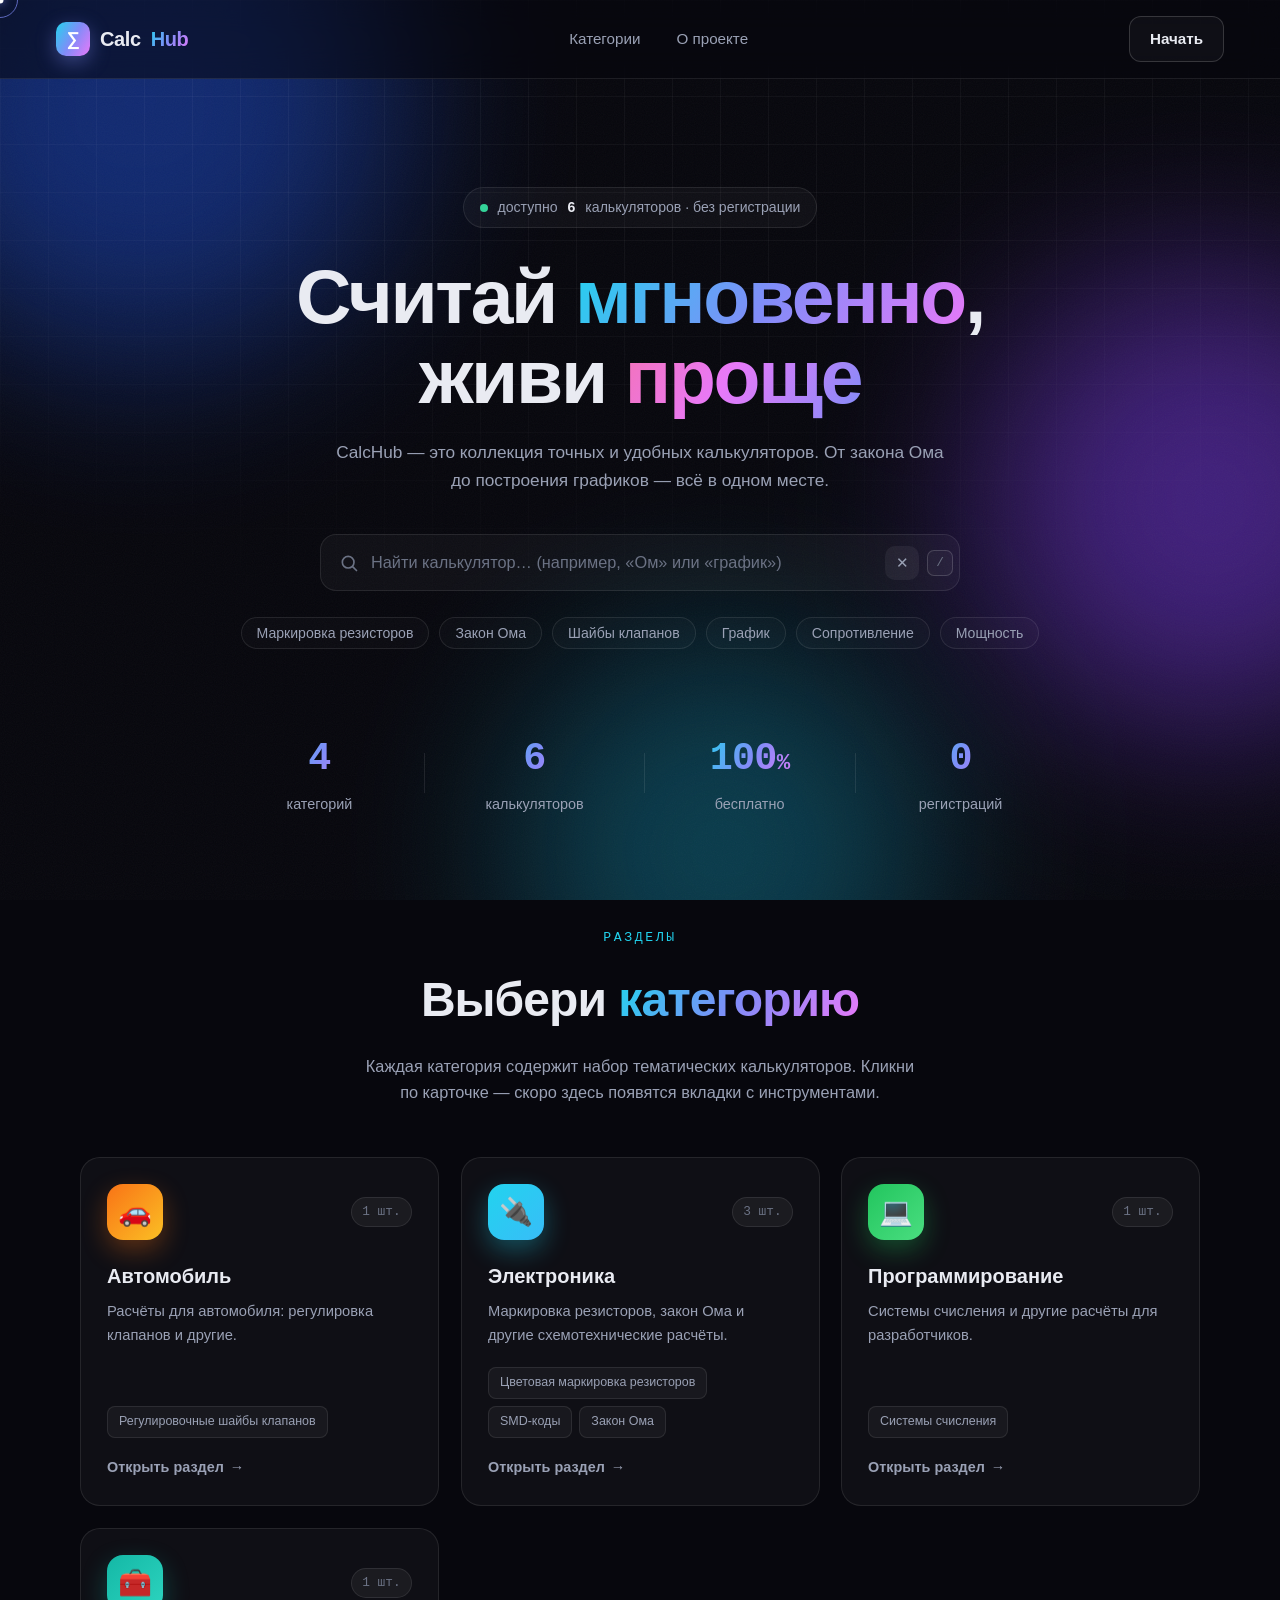
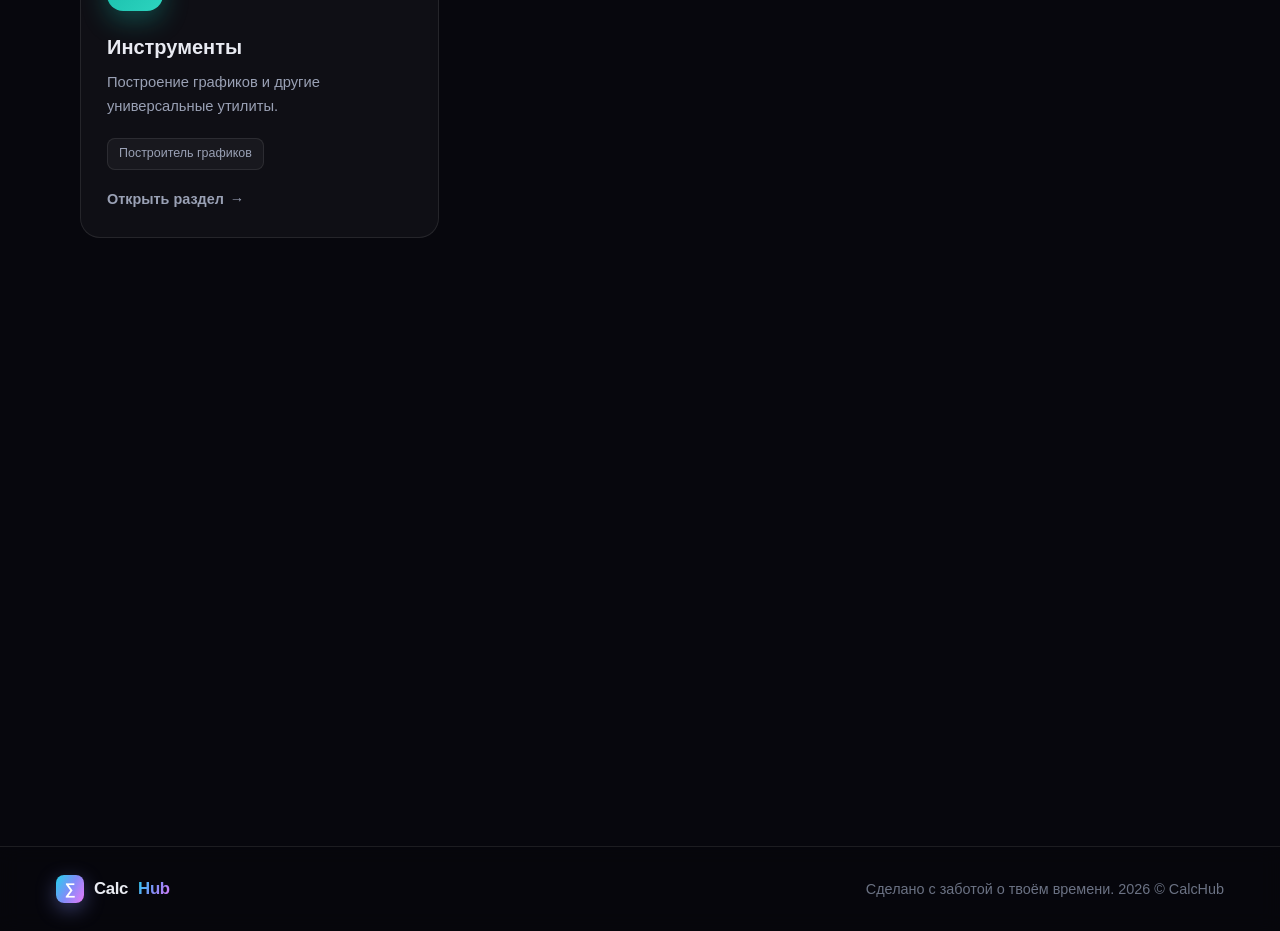
==== index.html @ 64ad35f3 "Add files via upload" ====
<!DOCTYPE html>
<html lang="ru">
<head>
  <meta charset="UTF-8">
  <meta name="viewport" content="width=device-width, initial-scale=1.0">
  <meta name="theme-color" content="#07070d">
  <meta name="description" content="CalcHub — коллекция удобных калькуляторов на все случаи жизни: автомобиль, электроника, финансы, здоровье и многое другое.">
  <title>CalcHub — калькуляторы на все случаи жизни</title>
  <link rel="stylesheet" href="css/style.css">
</head>
<body>
  <!-- Кастомный курсор -->
  <div class="cursor-dot" aria-hidden="true"></div>
  <div class="cursor-ring" aria-hidden="true"></div>

  <!-- Анимированный фон -->
  <div class="bg" aria-hidden="true">
    <div class="blob blob-1"></div>
    <div class="blob blob-2"></div>
    <div class="blob blob-3"></div>
    <div class="grid-overlay"></div>
    <div class="noise"></div>
  </div>

  <!-- Шапка -->
  <header class="header">
    <a class="logo" href="#top">
      <span class="logo-mark">∑</span>
      Calc<span class="logo-accent">Hub</span>
    </a>
    <nav class="nav" aria-label="Основная навигация">
      <a class="nav-link" href="#categories">Категории</a>
      <a class="nav-link" href="#about">О проекте</a>
    </nav>
    <div class="header-cta">
      <a class="btn btn-ghost" href="#categories">Начать</a>
    </div>
  </header>

  <main id="top">
    <div id="homeView">
    <!-- Герой -->
    <section class="hero">
      <span class="badge">
        <span class="badge-pulse"></span>
        доступно <strong id="heroCount">0</strong> калькуляторов · без регистрации
      </span>
      <h1 class="hero-title">
        Считай <span class="grad-text">мгновенно</span>,<br>
        живи <span class="grad-text grad-text-2">проще</span>
      </h1>
      <p class="hero-sub">
        CalcHub — это коллекция точных и удобных калькуляторов.
        От закона Ома до построения графиков — всё в одном месте.
      </p>

      <!-- Поиск -->
      <form class="search" role="search" id="searchForm">
        <span class="search-icon" aria-hidden="true">
          <svg viewBox="0 0 24 24" fill="none" stroke="currentColor" stroke-width="2" stroke-linecap="round" stroke-linejoin="round">
            <circle cx="11" cy="11" r="7"></circle>
            <line x1="21" y1="21" x2="16.65" y2="16.65"></line>
          </svg>
        </span>
        <input id="searchInput" class="search-input" type="text"
               placeholder="Найти калькулятор… (например, «Ом» или «график»)"
               autocomplete="off" spellcheck="false">
        <button class="search-clear" id="searchClear" type="button" aria-label="Очистить поиск" hidden>✕</button>
        <kbd class="search-kbd">/</kbd>
      </form>

      <!-- Быстрые подсказки -->
      <div class="chips" id="quickChips" aria-label="Быстрые подсказки"></div>
    </section>

    <!-- Статистика -->
    <section class="stats" aria-label="Статистика">
      <div class="stat">
        <span class="stat-num" id="statCats" data-count="0">0</span>
        <span class="stat-label">категорий</span>
      </div>
      <div class="stat-divider"></div>
      <div class="stat">
        <span class="stat-num" id="statCalcs" data-count="0">0</span>
        <span class="stat-label">калькуляторов</span>
      </div>
      <div class="stat-divider"></div>
      <div class="stat">
        <span class="stat-num">100<span class="stat-pct">%</span></span>
        <span class="stat-label">бесплатно</span>
      </div>
      <div class="stat-divider"></div>
      <div class="stat">
        <span class="stat-num">0</span>
        <span class="stat-label">регистраций</span>
      </div>
    </section>

    <!-- Категории -->
    <section class="categories" id="categories">
      <div class="section-head">
        <p class="eyebrow">Разделы</p>
        <h2 class="section-title">Выбери <span class="grad-text">категорию</span></h2>
        <p class="section-sub">
          Каждая категория содержит набор тематических калькуляторов.
          Кликни по карточке — скоро здесь появятся вкладки с инструментами.
        </p>
      </div>

      <div class="grid" id="categoryGrid"></div>
      <p class="empty-state" id="emptyState" hidden>Ничего не нашлось. Попробуй другой запрос 🤔</p>
    </section>

    <!-- О проекте -->
    <section class="about" id="about">
      <div class="about-card">
        <p class="eyebrow">Что дальше</p>
        <h2 class="section-title">Это только <span class="grad-text">начало</span></h2>
        <p class="section-sub">
          Коллекция растёт: уже доступны маркировка резисторов, закон Ома,
          регулировочные шайбы клапанов и построитель графиков.
          Новые разделы и калькуляторы добавляются по мере готовности.
        </p>
        <div class="about-tags">
          <span class="tag">Без регистрации</span>
          <span class="tag">Работает офлайн</span>
          <span class="tag">Без рекламы</span>
          <span class="tag">Точные формулы</span>
        </div>
      </div>
    </section>
    </div>

    <!-- Категория (подвкладки) -->
    <section class="view" id="categoryView" hidden>
      <div class="view-head">
        <button class="back-link" id="categoryBack" type="button">← Все категории</button>
      </div>
      <div id="categoryHeader"></div>
      <div class="calc-list" id="categoryList"></div>
    </section>

    <!-- Калькулятор (встроенный) -->
    <section class="view" id="calculatorView" hidden>
      <div class="view-head">
        <button class="back-link" id="calculatorBack" type="button">← Назад</button>
        <span class="breadcrumb" id="calculatorCrumb"></span>
      </div>
      <div class="frame-wrap">
        <iframe id="calculatorFrame" title="Калькулятор"></iframe>
      </div>
    </section>
  </main>

  <!-- Подвал -->
  <footer class="footer">
    <div class="footer-inner">
      <a class="logo logo-sm" href="#top">
        <span class="logo-mark">∑</span>
        Calc<span class="logo-accent">Hub</span>
      </a>
      <p class="footer-note">Сделано с заботой о твоём времени. <span id="year"></span> © CalcHub</p>
    </div>
  </footer>

  <!-- Всплывающее уведомление -->
  <div class="toast" id="toast" role="status" aria-live="polite"></div>

  <script src="js/app.js"></script>
</body>
</html>
---- css/style.css ----
/* ============================================================
   CalcHub — главный экран
   Тёмная тема · стеклянные карточки · анимированный фон
   ============================================================ */

:root {
  color-scheme: dark;
  --bg: #07070d;
  --bg-elevated: #0d0d17;
  --surface: rgba(255, 255, 255, 0.035);
  --surface-hover: rgba(255, 255, 255, 0.06);
  --border: rgba(255, 255, 255, 0.09);
  --border-strong: rgba(255, 255, 255, 0.16);
  --text: #e9ebf2;
  --text-muted: #9aa1b5;
  --text-faint: #6b7284;

  --cyan: #22d3ee;
  --indigo: #818cf8;
  --fuchsia: #e879f9;

  --grad: linear-gradient(120deg, #22d3ee 0%, #818cf8 50%, #e879f9 100%);
  --grad-2: linear-gradient(120deg, #f472b6 0%, #e879f9 45%, #818cf8 100%);

  --radius: 20px;
  --radius-sm: 12px;
  --maxw: 1200px;
  --ease: cubic-bezier(0.22, 1, 0.36, 1);
}

* { margin: 0; padding: 0; box-sizing: border-box; -webkit-tap-highlight-color: transparent; }

html { scroll-behavior: smooth; -webkit-text-size-adjust: 100%; }

button, a, input, .card, .calc-item, .chip { touch-action: manipulation; }

body {
  font-family: "Segoe UI", "SF Pro Text", -apple-system, BlinkMacSystemFont, Roboto, Arial, sans-serif;
  background: var(--bg);
  color: var(--text);
  line-height: 1.6;
  overflow-x: hidden;
  -webkit-font-smoothing: antialiased;
  text-rendering: optimizeLegibility;
}

/* Убираем системный курсор, если поддерживается кастомный */
body.custom-cursor, body.custom-cursor * { cursor: none; }

::selection { background: rgba(129, 140, 248, 0.4); color: #fff; }

a { color: inherit; text-decoration: none; }

/* Прокрутка */
::-webkit-scrollbar { width: 10px; }
::-webkit-scrollbar-track { background: var(--bg); }
::-webkit-scrollbar-thumb {
  background: linear-gradient(180deg, rgba(34,211,238,.5), rgba(232,121,249,.5));
  border-radius: 8px;
  border: 2px solid var(--bg);
}

/* ============================================================
   Кастомный курсор
   ============================================================ */
.cursor-dot, .cursor-ring {
  position: fixed;
  top: 0; left: 0;
  pointer-events: none;
  z-index: 9999;
  border-radius: 50%;
  transform: translate(-50%, -50%);
  opacity: 0;
  transition: opacity .3s;
}
.cursor-dot {
  width: 7px; height: 7px;
  background: #fff;
  box-shadow: 0 0 10px rgba(129,140,248,.9);
}
.cursor-ring {
  width: 36px; height: 36px;
  border: 1.5px solid rgba(129,140,248,.7);
  transition: opacity .3s, width .2s, height .2s, border-color .2s;
}
.cursor-ring.is-hover { width: 54px; height: 54px; border-color: rgba(34,211,238,.9); }
body.custom-cursor .cursor-dot,
body.custom-cursor .cursor-ring { opacity: 1; }

/* ============================================================
   Фон
   ============================================================ */
.bg {
  position: fixed;
  inset: 0;
  z-index: -2;
  overflow: hidden;
}
.blob {
  position: absolute;
  border-radius: 50%;
  filter: blur(90px);
  opacity: .5;
  mix-blend-mode: screen;
  will-change: transform;
}
.blob-1 { width: 520px; height: 520px; background: #1d4ed8; top: -160px; left: -120px; animation: drift1 26s var(--ease) infinite alternate; }
.blob-2 { width: 460px; height: 460px; background: #7c3aed; top: 30%; right: -160px; animation: drift2 32s var(--ease) infinite alternate; }
.blob-3 { width: 420px; height: 420px; background: #0e7490; bottom: -160px; left: 40%; animation: drift3 38s var(--ease) infinite alternate; }

@keyframes drift1 { to { transform: translate(90px, 70px) scale(1.15); } }
@keyframes drift2 { to { transform: translate(-80px, 60px) scale(1.1); } }
@keyframes drift3 { to { transform: translate(60px, -60px) scale(1.2); } }

.grid-overlay {
  position: absolute;
  inset: 0;
  background-image:
    linear-gradient(rgba(255,255,255,.035) 1px, transparent 1px),
    linear-gradient(90deg, rgba(255,255,255,.035) 1px, transparent 1px);
  background-size: 48px 48px;
  mask-image: radial-gradient(ellipse 90% 70% at 50% 0%, #000 40%, transparent 100%);
  -webkit-mask-image: radial-gradient(ellipse 90% 70% at 50% 0%, #000 40%, transparent 100%);
}

.noise {
  position: absolute;
  inset: 0;
  opacity: .04;
  background-image: url("data:image/svg+xml,%3Csvg xmlns='http://www.w3.org/2000/svg' width='160' height='160'%3E%3Cfilter id='n'%3E%3CfeTurbulence type='fractalNoise' baseFrequency='0.9' numOctaves='2'/%3E%3C/filter%3E%3Crect width='100%25' height='100%25' filter='url(%23n)'/%3E%3C/svg%3E");
}

/* ============================================================
   Шапка
   ============================================================ */
.header {
  position: sticky;
  top: 0;
  z-index: 100;
  display: flex;
  align-items: center;
  justify-content: space-between;
  gap: 24px;
  padding: 16px clamp(20px, 5vw, 56px);
  backdrop-filter: blur(16px);
  -webkit-backdrop-filter: blur(16px);
  background: rgba(7, 7, 13, 0.55);
  border-bottom: 1px solid var(--border);
}

.logo {
  display: inline-flex;
  align-items: center;
  gap: 10px;
  font-weight: 800;
  font-size: 1.25rem;
  letter-spacing: -0.02em;
}
.logo-mark {
  display: grid;
  place-items: center;
  width: 34px; height: 34px;
  border-radius: 10px;
  font-size: 1.15rem;
  color: #fff;
  background: var(--grad);
  box-shadow: 0 6px 20px rgba(129,140,248,.4);
}
.logo-accent {
  background: var(--grad);
  -webkit-background-clip: text;
  background-clip: text;
  color: transparent;
}

.nav { display: flex; gap: 8px; }
.nav-link {
  position: relative;
  padding: 8px 14px;
  border-radius: 10px;
  color: var(--text-muted);
  font-size: .95rem;
  font-weight: 500;
  transition: color .25s, background .25s;
}
.nav-link:hover { color: var(--text); background: var(--surface); }

/* Кнопки */
.btn {
  display: inline-flex;
  align-items: center;
  gap: 8px;
  padding: 10px 20px;
  border-radius: 12px;
  font-weight: 600;
  font-size: .95rem;
  border: 1px solid transparent;
  transition: transform .2s var(--ease), box-shadow .2s, background .2s, border-color .2s;
}
.btn-ghost {
  border-color: var(--border-strong);
  color: var(--text);
  background: var(--surface);
}
.btn-ghost:hover {
  background: var(--surface-hover);
  border-color: rgba(129,140,248,.6);
  box-shadow: 0 8px 26px rgba(129,140,248,.2);
  transform: translateY(-2px);
}

/* ============================================================
   Герой
   ============================================================ */
.hero {
  max-width: var(--maxw);
  margin: 0 auto;
  padding: clamp(70px, 12vh, 130px) clamp(20px, 5vw, 40px) 40px;
  text-align: center;
  display: flex;
  flex-direction: column;
  align-items: center;
}

.badge {
  display: inline-flex;
  align-items: center;
  gap: 10px;
  padding: 8px 16px;
  border-radius: 999px;
  background: var(--surface);
  border: 1px solid var(--border);
  color: var(--text-muted);
  font-size: .88rem;
  margin-bottom: 28px;
}
.badge strong { color: var(--text); }
.badge-pulse {
  width: 8px; height: 8px;
  border-radius: 50%;
  background: #34d399;
  box-shadow: 0 0 0 0 rgba(52,211,153,.6);
  animation: pulse 2s infinite;
}
@keyframes pulse {
  0% { box-shadow: 0 0 0 0 rgba(52,211,153,.55); }
  70% { box-shadow: 0 0 0 9px rgba(52,211,153,0); }
  100% { box-shadow: 0 0 0 0 rgba(52,211,153,0); }
}

.hero-title {
  font-size: clamp(2.6rem, 7vw, 4.8rem);
  font-weight: 850;
  line-height: 1.05;
  letter-spacing: -0.03em;
  margin-bottom: 22px;
}
.grad-text {
  background: var(--grad);
  -webkit-background-clip: text;
  background-clip: text;
  color: transparent;
}
.grad-text-2 { background: var(--grad-2); -webkit-background-clip: text; background-clip: text; }

.hero-sub {
  max-width: 620px;
  color: var(--text-muted);
  font-size: 1.08rem;
  margin-bottom: 40px;
}

/* Поиск */
.search {
  position: relative;
  display: flex;
  align-items: center;
  width: min(640px, 100%);
  background: var(--surface);
  border: 1px solid var(--border);
  border-radius: 16px;
  padding: 6px 6px 6px 18px;
  transition: border-color .25s, box-shadow .25s, background .25s;
}
.search:focus-within {
  border-color: rgba(129,140,248,.7);
  box-shadow: 0 0 0 4px rgba(129,140,248,.15), 0 16px 40px rgba(0,0,0,.4);
  background: var(--surface-hover);
}
.search-icon {
  display: grid;
  place-items: center;
  color: var(--text-faint);
  margin-right: 12px;
  flex-shrink: 0;
}
.search-icon svg { width: 20px; height: 20px; }
.search-input {
  flex: 1;
  background: transparent;
  border: none;
  outline: none;
  color: var(--text);
  font-size: 1.02rem;
  padding: 12px 0;
  font-family: inherit;
}
.search-input::placeholder { color: var(--text-faint); }
.search-kbd {
  display: inline-flex;
  align-items: center;
  justify-content: center;
  min-width: 26px; height: 26px;
  padding: 0 7px;
  border-radius: 7px;
  border: 1px solid var(--border-strong);
  background: rgba(255,255,255,.04);
  color: var(--text-faint);
  font-family: "Cascadia Code", Consolas, monospace;
  font-size: .8rem;
  margin-left: 8px;
  flex-shrink: 0;
}
.search-clear {
  display: grid;
  place-items: center;
  width: 34px; height: 34px;
  margin-left: 6px;
  border: none;
  border-radius: 10px;
  background: var(--surface-hover);
  color: var(--text-muted);
  font-size: .95rem;
  flex-shrink: 0;
  transition: background .2s, color .2s;
}
.search-clear:hover { background: rgba(244,63,94,.18); color: #fda4af; }

/* Чипы-подсказки */
.chips {
  display: flex;
  flex-wrap: wrap;
  justify-content: center;
  gap: 10px;
  margin-top: 26px;
}
.chip {
  padding: 7px 15px;
  border-radius: 999px;
  border: 1px solid var(--border);
  background: rgba(255,255,255,.02);
  color: var(--text-muted);
  font-size: .88rem;
  transition: border-color .2s, color .2s, background .2s, transform .2s;
}
.chip:hover {
  border-color: rgba(129,140,248,.6);
  color: var(--text);
  background: var(--surface-hover);
  transform: translateY(-2px);
}

/* ============================================================
   Статистика
   ============================================================ */
.stats {
  max-width: var(--maxw);
  margin: 10px auto 0;
  padding: 30px clamp(20px, 5vw, 40px);
  display: flex;
  align-items: center;
  justify-content: center;
  flex-wrap: wrap;
  gap: clamp(20px, 5vw, 60px);
}
.stat { text-align: center; min-width: 90px; }
.stat-num {
  display: block;
  font-size: 2.4rem;
  font-weight: 800;
  letter-spacing: -0.02em;
  font-family: "Cascadia Code", Consolas, monospace;
  background: var(--grad);
  -webkit-background-clip: text;
  background-clip: text;
  color: transparent;
}
.stat-pct { font-size: 1.4rem; }
.stat-label { color: var(--text-muted); font-size: .9rem; }
.stat-divider { width: 1px; height: 40px; background: var(--border); }

/* ============================================================
   Категории
   ============================================================ */
.categories {
  max-width: var(--maxw);
  margin: 0 auto;
  padding: clamp(60px, 9vh, 100px) clamp(20px, 5vw, 40px);
}
.section-head { text-align: center; margin-bottom: 52px; }
.eyebrow {
  font-family: "Cascadia Code", Consolas, monospace;
  font-size: .82rem;
  letter-spacing: .2em;
  text-transform: uppercase;
  color: var(--cyan);
  margin-bottom: 14px;
}
.section-title {
  font-size: clamp(1.9rem, 4.5vw, 3rem);
  font-weight: 800;
  letter-spacing: -0.02em;
  margin-bottom: 14px;
}
.section-sub { color: var(--text-muted); max-width: 560px; margin: 0 auto; font-size: 1.02rem; }

.grid {
  display: grid;
  grid-template-columns: repeat(auto-fill, minmax(270px, 1fr));
  gap: 22px;
}

/* Карточка категории */
.card {
  position: relative;
  display: flex;
  flex-direction: column;
  padding: 26px;
  border-radius: var(--radius);
  background: var(--surface);
  border: 1px solid var(--border);
  overflow: hidden;
  transition: transform .35s var(--ease), border-color .35s, box-shadow .35s, background .35s;
  transform-style: preserve-3d;
  will-change: transform;
}
.card::before {
  content: "";
  position: absolute;
  inset: 0;
  border-radius: inherit;
  background: radial-gradient(600px circle at var(--mx, 50%) var(--my, 0%), var(--card-glow, rgba(129,140,248,.12)), transparent 45%);
  opacity: 0;
  transition: opacity .35s;
  pointer-events: none;
}
.card:hover {
  border-color: var(--border-strong);
  box-shadow: 0 30px 60px -20px rgba(0,0,0,.6);
  background: var(--surface-hover);
}
.card:hover::before { opacity: 1; }
.card.reveal { opacity: 0; transform: translateY(30px); }
.card.reveal.visible { opacity: 1; transform: translateY(0); }

.card-top { display: flex; align-items: center; justify-content: space-between; margin-bottom: 20px; transform: translateZ(30px); }
.card-icon {
  display: grid;
  place-items: center;
  width: 56px; height: 56px;
  border-radius: 16px;
  font-size: 1.7rem;
  background: var(--icon-bg, var(--grad));
  box-shadow: 0 10px 26px var(--icon-shadow, rgba(129,140,248,.35));
}
.card-count {
  font-family: "Cascadia Code", Consolas, monospace;
  font-size: .8rem;
  color: var(--text-faint);
  background: rgba(255,255,255,.05);
  border: 1px solid var(--border);
  padding: 4px 10px;
  border-radius: 999px;
}
.card-title { font-size: 1.25rem; font-weight: 700; margin-bottom: 8px; transform: translateZ(20px); }
.card-desc { color: var(--text-muted); font-size: .92rem; margin-bottom: 20px; flex: 1; }

.card-list { display: flex; flex-wrap: wrap; gap: 7px; margin-bottom: 18px; }
.card-list span {
  font-size: .78rem;
  padding: 5px 11px;
  border-radius: 8px;
  background: rgba(255,255,255,.04);
  border: 1px solid var(--border);
  color: var(--text-muted);
  white-space: nowrap;
}

.card-open {
  display: inline-flex;
  align-items: center;
  gap: 6px;
  font-size: .9rem;
  font-weight: 600;
  color: var(--text-muted);
  transition: color .25s, gap .25s;
}
.card-open .arrow { transition: transform .25s var(--ease); }
.card:hover .card-open { color: var(--cyan); }
.card:hover .card-open .arrow { transform: translateX(4px); }

.empty-state {
  text-align: center;
  color: var(--text-muted);
  padding: 50px 20px;
  font-size: 1.05rem;
}

/* ============================================================
   О проекте
   ============================================================ */
.about {
  max-width: var(--maxw);
  margin: 0 auto;
  padding: 20px clamp(20px, 5vw, 40px) clamp(70px, 10vh, 120px);
}
.about-card {
  position: relative;
  text-align: center;
  padding: clamp(40px, 7vw, 70px);
  border-radius: 28px;
  border: 1px solid var(--border);
  background: linear-gradient(160deg, rgba(129,140,248,.08), rgba(232,121,249,.05)), var(--surface);
  overflow: hidden;
}
.about-card::after {
  content: "";
  position: absolute;
  top: -60%; left: 50%;
  width: 500px; height: 500px;
  transform: translateX(-50%);
  background: radial-gradient(circle, rgba(129,140,248,.25), transparent 60%);
  pointer-events: none;
}
.about-tags {
  display: flex;
  flex-wrap: wrap;
  justify-content: center;
  gap: 10px;
  margin-top: 30px;
}
.tag {
  padding: 8px 16px;
  border-radius: 999px;
  border: 1px solid var(--border-strong);
  background: rgba(255,255,255,.03);
  color: var(--text);
  font-size: .88rem;
  font-weight: 500;
}

/* ============================================================
   Подвал
   ============================================================ */
.footer {
  border-top: 1px solid var(--border);
  padding: 28px clamp(20px, 5vw, 56px);
  background: rgba(7,7,13,.6);
  backdrop-filter: blur(10px);
  -webkit-backdrop-filter: blur(10px);
}
.footer-inner {
  max-width: var(--maxw);
  margin: 0 auto;
  display: flex;
  align-items: center;
  justify-content: space-between;
  flex-wrap: wrap;
  gap: 16px;
}
.logo-sm { font-size: 1.05rem; }
.logo-sm .logo-mark { width: 28px; height: 28px; font-size: .95rem; border-radius: 8px; }
.footer-note { color: var(--text-faint); font-size: .9rem; }

/* ============================================================
   Toast
   ============================================================ */
.toast {
  position: fixed;
  bottom: 28px;
  left: 50%;
  transform: translate(-50%, 20px);
  background: rgba(20, 22, 34, 0.9);
  border: 1px solid var(--border-strong);
  color: var(--text);
  padding: 13px 22px;
  border-radius: 14px;
  font-size: .95rem;
  box-shadow: 0 20px 50px rgba(0,0,0,.5);
  opacity: 0;
  pointer-events: none;
  transition: opacity .3s, transform .3s var(--ease);
  z-index: 200;
  backdrop-filter: blur(12px);
  -webkit-backdrop-filter: blur(12px);
}
.toast.show { opacity: 1; transform: translate(-50%, 0); }

/* ============================================================
   Встроенные виды: категория и калькулятор
   ============================================================ */
.view {
  max-width: var(--maxw);
  margin: 0 auto;
  padding: 40px clamp(20px, 5vw, 40px) 90px;
  animation: view-in .35s var(--ease);
}
@keyframes view-in {
  from { opacity: 0; transform: translateY(14px); }
  to { opacity: 1; transform: none; }
}

.view-head {
  display: flex;
  align-items: center;
  gap: 14px;
  flex-wrap: wrap;
  margin-bottom: 22px;
}
.back-link {
  display: inline-flex;
  align-items: center;
  gap: 8px;
  padding: 9px 16px;
  border-radius: 999px;
  border: 1px solid var(--border);
  background: var(--surface);
  color: var(--text-muted);
  font-size: .9rem;
  font-weight: 500;
  font-family: inherit;
  cursor: pointer;
  transition: color .2s, border-color .2s, transform .2s;
}
.back-link:hover { color: var(--text); border-color: var(--border-strong); transform: translateX(-3px); }
.breadcrumb { color: var(--text-faint); font-size: .88rem; }
.breadcrumb b { color: var(--text-muted); font-weight: 600; }

/* Заголовок категории */
.cat-hero {
  display: flex;
  align-items: center;
  gap: 20px;
  padding: 26px;
  border-radius: var(--radius);
  border: 1px solid var(--border);
  background: var(--surface);
  margin-bottom: 28px;
}
.cat-hero .cat-icon {
  display: grid;
  place-items: center;
  width: 72px;
  height: 72px;
  border-radius: 20px;
  font-size: 2.2rem;
  flex-shrink: 0;
  box-shadow: 0 14px 34px rgba(0,0,0,.35);
}
.cat-hero h2 { font-size: 1.7rem; font-weight: 800; letter-spacing: -0.02em; }
.cat-hero p { color: var(--text-muted); font-size: .98rem; }
.cat-hero .cat-meta {
  margin-top: 6px;
  font-family: "Cascadia Code", Consolas, monospace;
  font-size: .8rem;
  color: var(--text-faint);
}

/* Список калькуляторов (подвкладки) */
.calc-list {
  display: grid;
  grid-template-columns: repeat(auto-fill, minmax(280px, 1fr));
  gap: 16px;
}
.calc-item {
  position: relative;
  display: flex;
  align-items: center;
  gap: 16px;
  padding: 20px;
  border-radius: var(--radius);
  border: 1px solid var(--border);
  background: var(--surface);
  cursor: pointer;
  transition: transform .3s var(--ease), border-color .3s, background .3s, box-shadow .3s;
}
.calc-item:hover:not(.disabled) {
  transform: translateY(-4px);
  border-color: var(--border-strong);
  background: var(--surface-hover);
  box-shadow: 0 22px 44px -18px rgba(0,0,0,.6);
}
.calc-item.disabled { cursor: default; opacity: .55; }
.calc-icon {
  display: grid;
  place-items: center;
  width: 52px;
  height: 52px;
  border-radius: 14px;
  font-size: 1.5rem;
  flex-shrink: 0;
  background: rgba(255,255,255,.05);
  border: 1px solid var(--border);
}
.calc-item:hover:not(.disabled) .calc-icon { border-color: var(--border-strong); }
.calc-info { flex: 1; min-width: 0; }
.calc-info h3 { font-size: 1.02rem; font-weight: 700; margin-bottom: 3px; }
.calc-info p {
  color: var(--text-muted);
  font-size: .85rem;
  line-height: 1.45;
  display: -webkit-box;
  -webkit-line-clamp: 2;
  -webkit-box-orient: vertical;
  overflow: hidden;
}
.calc-status {
  flex-shrink: 0;
  font-size: .76rem;
  font-weight: 600;
  padding: 4px 11px;
  border-radius: 999px;
  white-space: nowrap;
}
.calc-status.on {
  color: #67e8f9;
  background: rgba(34, 211, 238, 0.12);
  border: 1px solid rgba(34, 211, 238, 0.4);
}
.calc-status.off {
  color: var(--text-faint);
  background: rgba(255,255,255,.04);
  border: 1px solid var(--border);
}

/* Обёртка iframe калькулятора */
.frame-wrap {
  border-radius: var(--radius);
  border: 1px solid var(--border);
  overflow: hidden;
  background: var(--bg);
  box-shadow: 0 30px 70px -30px rgba(0,0,0,.7);
}
.frame-wrap iframe {
  display: block;
  width: 100%;
  height: calc(100vh - 190px);
  height: calc(100dvh - 190px);
  min-height: 640px;
  border: 0;
}

/* ============================================================
   Адаптивность
   ============================================================ */
@media (max-width: 640px) {
  .nav { display: none; }
  .header-cta { margin-left: auto; }
  .header { padding: 12px 16px; }
  .search-kbd { display: none; }
  .stat-divider { display: none; }
  .stats { gap: 24px; }
  .stat-num { font-size: 1.9rem; }
  .grid { grid-template-columns: 1fr; }
  .calc-list { grid-template-columns: 1fr; }
  .cat-hero { flex-direction: column; text-align: center; }
  .frame-wrap iframe { height: calc(100vh - 150px); height: calc(100dvh - 150px); min-height: 0; }
  .hero { padding-top: clamp(40px, 8vh, 70px); }
  .hero-title { font-size: clamp(2rem, 9vw, 3.2rem); }
}

@media (prefers-reduced-motion: reduce) {
  * { animation: none !important; transition: none !important; }
  html { scroll-behavior: auto; }
  .blob { animation: none !important; }
}
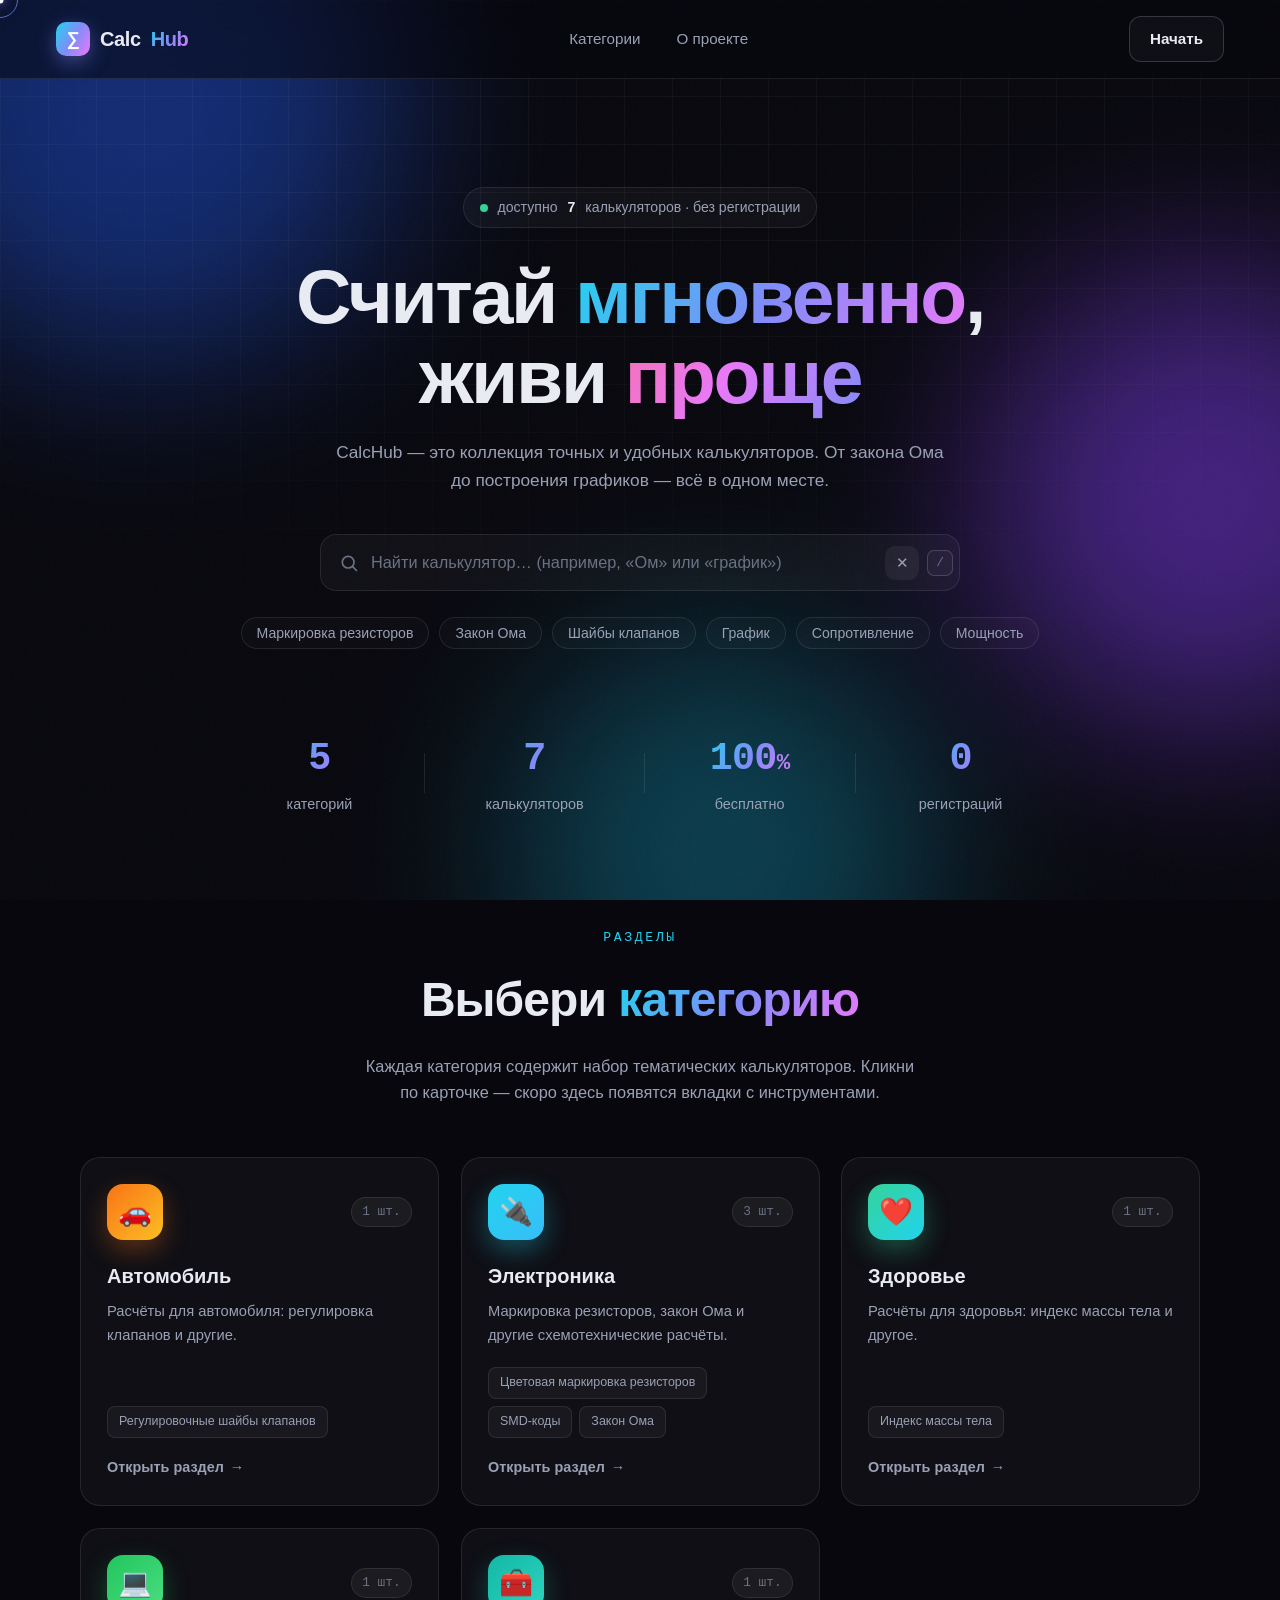
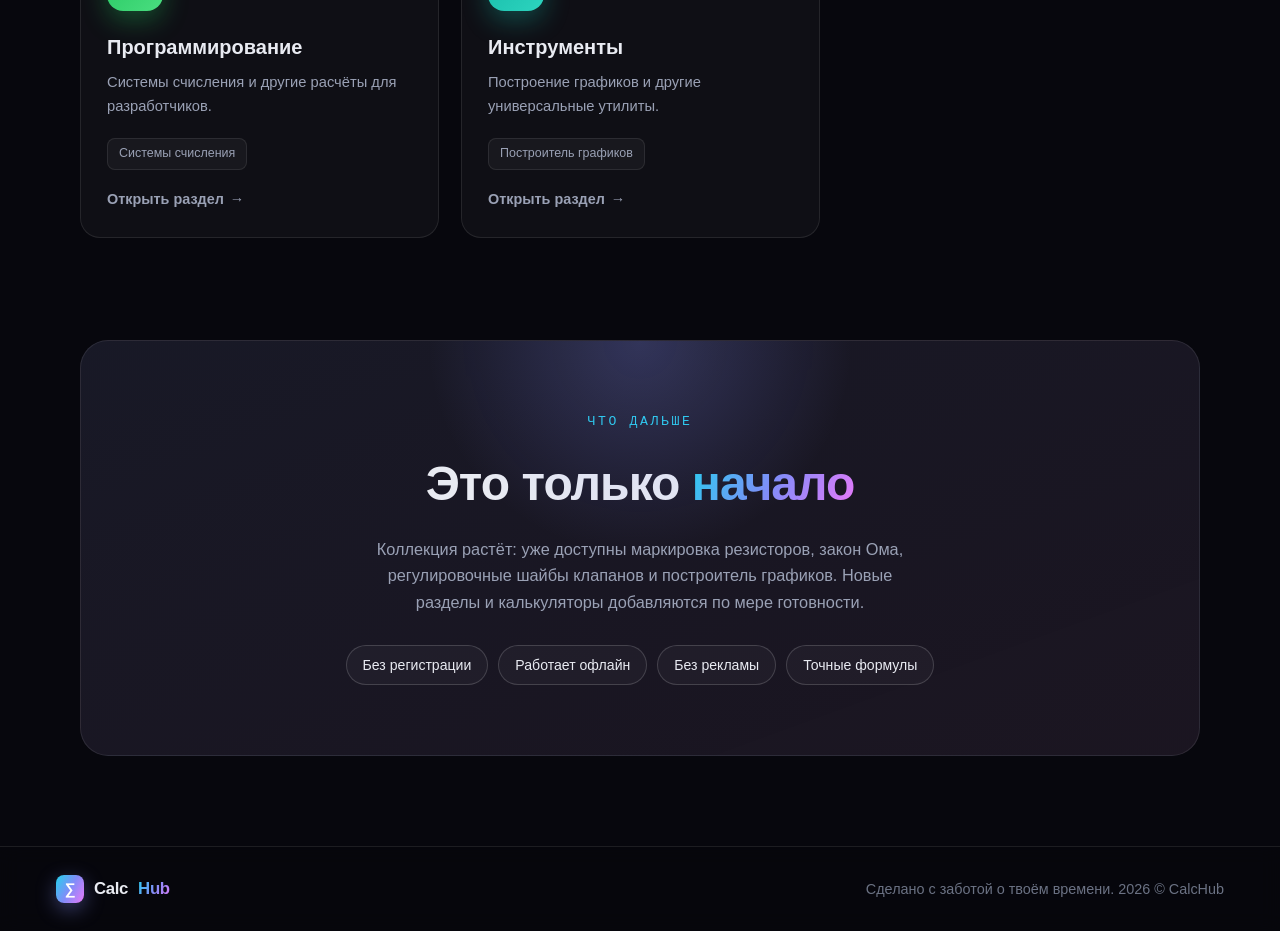
==== commit 7ddf1178: "Add files via upload" ====
--- a/index.html
+++ b/index.html
@@ -3,7 +3,6 @@
 <head>
   <meta charset="UTF-8">
   <meta name="viewport" content="width=device-width, initial-scale=1.0">
-  <meta name="theme-color" content="#07070d">
   <meta name="description" content="CalcHub — коллекция удобных калькуляторов на все случаи жизни: автомобиль, электроника, финансы, здоровье и многое другое.">
   <title>CalcHub — калькуляторы на все случаи жизни</title>
   <link rel="stylesheet" href="css/style.css">
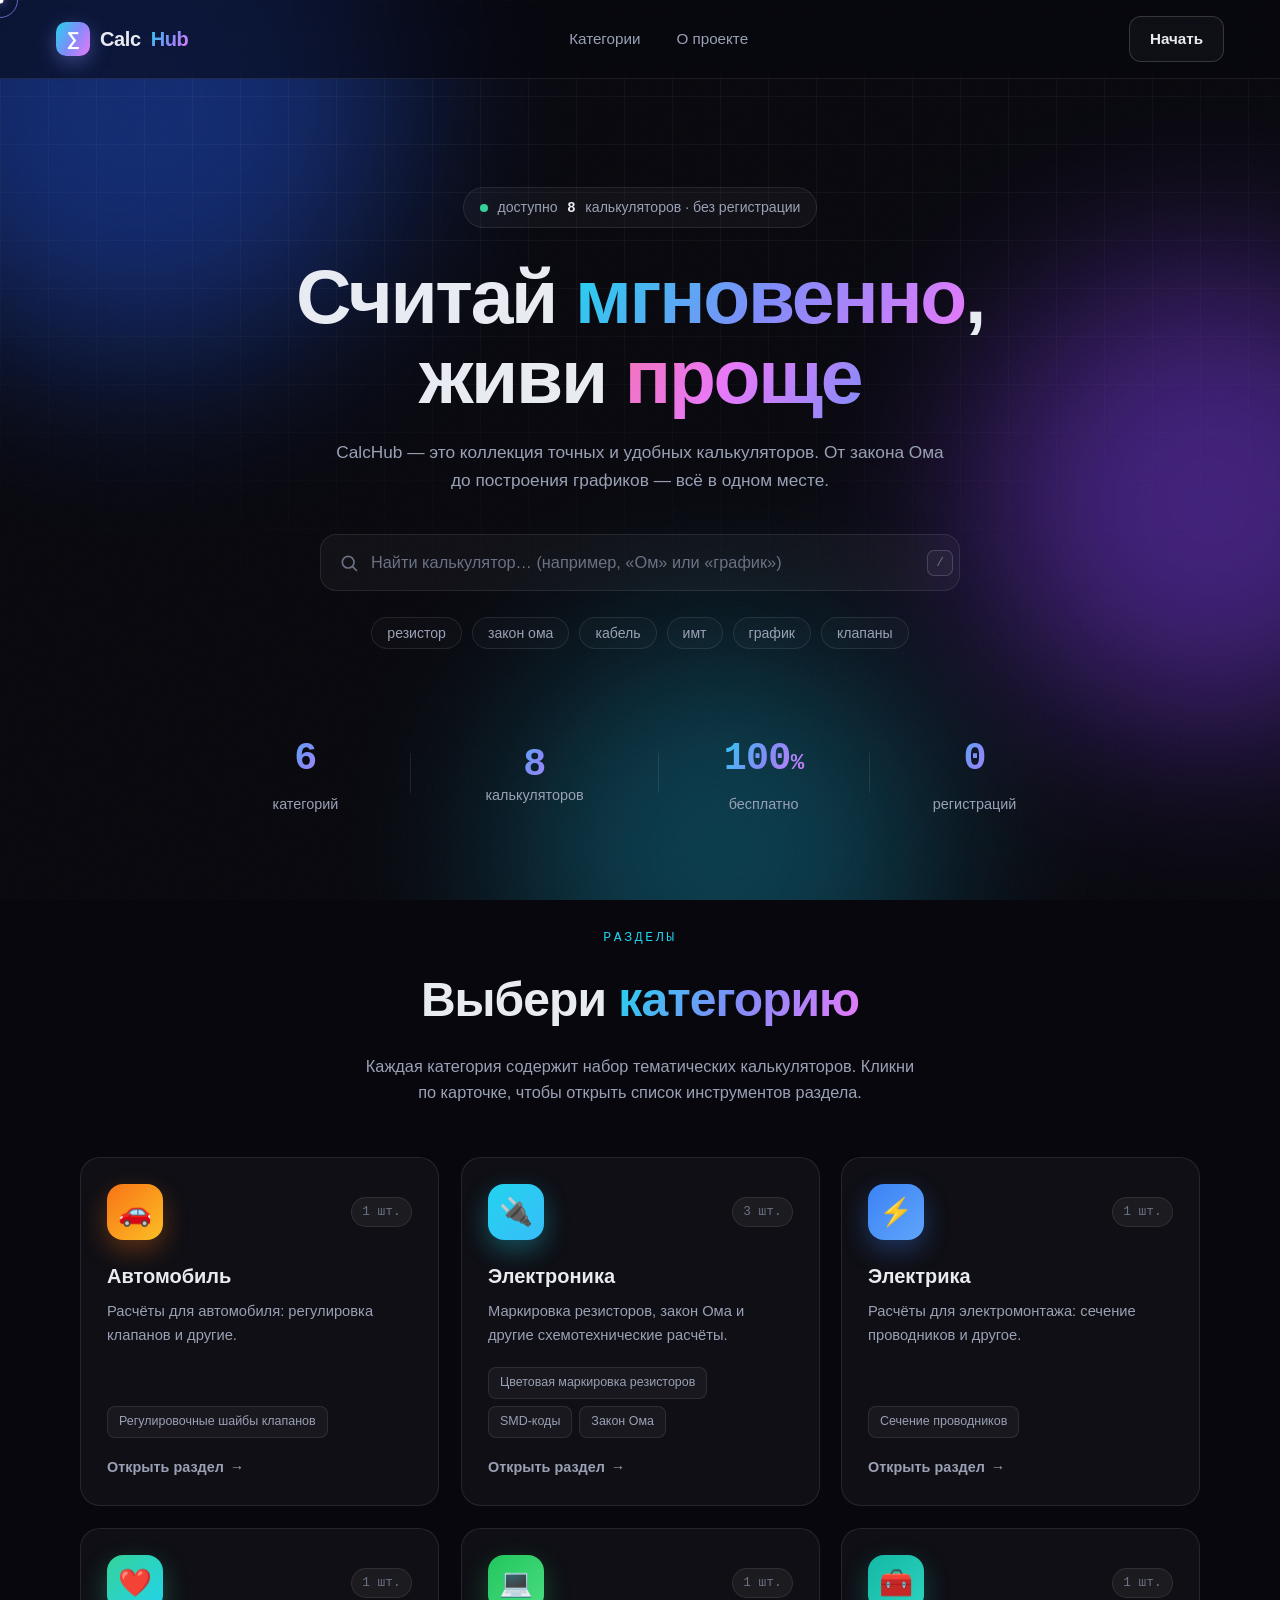
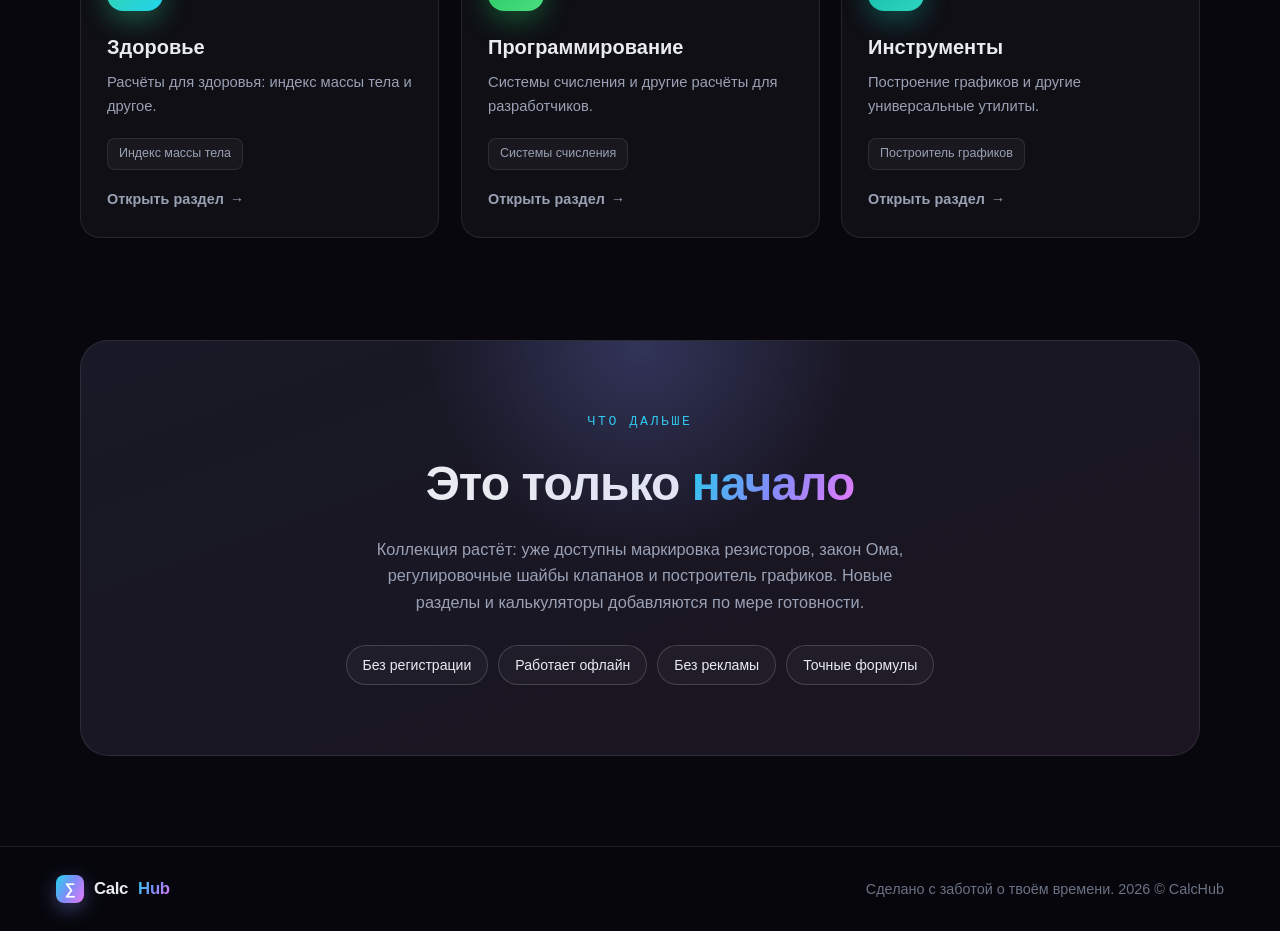
==== commit a8f04c56: "Add files via upload" ====
--- a/index.html
+++ b/index.html
@@ -3,8 +3,12 @@
 <head>
   <meta charset="UTF-8">
   <meta name="viewport" content="width=device-width, initial-scale=1.0">
+  <meta name="theme-color" content="#07070d">
   <meta name="description" content="CalcHub — коллекция удобных калькуляторов на все случаи жизни: автомобиль, электроника, финансы, здоровье и многое другое.">
   <title>CalcHub — калькуляторы на все случаи жизни</title>
+  <link rel="icon" href="favicon.svg" type="image/svg+xml">
+  <link rel="icon" href="favicon-32.png" sizes="32x32" type="image/png">
+  <link rel="apple-touch-icon" href="apple-touch-icon.png">
   <link rel="stylesheet" href="css/style.css">
 </head>
 <body>
@@ -68,6 +72,9 @@
         <kbd class="search-kbd">/</kbd>
       </form>
 
+      <!-- Результаты поиска по калькуляторам -->
+      <div class="search-results" id="searchResults" role="listbox" hidden></div>
+
       <!-- Быстрые подсказки -->
       <div class="chips" id="quickChips" aria-label="Быстрые подсказки"></div>
     </section>
@@ -79,10 +86,10 @@
         <span class="stat-label">категорий</span>
       </div>
       <div class="stat-divider"></div>
-      <div class="stat">
+      <button class="stat stat-btn" id="statCalcsBtn" type="button" title="Показать все калькуляторы">
         <span class="stat-num" id="statCalcs" data-count="0">0</span>
         <span class="stat-label">калькуляторов</span>
-      </div>
+      </button>
       <div class="stat-divider"></div>
       <div class="stat">
         <span class="stat-num">100<span class="stat-pct">%</span></span>
@@ -95,6 +102,18 @@
       </div>
     </section>
 
+    <!-- Быстрый доступ: недавние и избранное -->
+    <section class="quick-access" id="quickAccess" hidden>
+      <div class="qa-block" id="qaRecentWrap" hidden>
+        <p class="qa-title">Недавние</p>
+        <div class="qa-row" id="qaRecent"></div>
+      </div>
+      <div class="qa-block" id="qaFavWrap" hidden>
+        <p class="qa-title">★ Избранное</p>
+        <div class="qa-row" id="qaFav"></div>
+      </div>
+    </section>
+
     <!-- Категории -->
     <section class="categories" id="categories">
       <div class="section-head">
@@ -102,7 +121,7 @@
         <h2 class="section-title">Выбери <span class="grad-text">категорию</span></h2>
         <p class="section-sub">
           Каждая категория содержит набор тематических калькуляторов.
-          Кликни по карточке — скоро здесь появятся вкладки с инструментами.
+          Кликни по карточке, чтобы открыть список инструментов раздела.
         </p>
       </div>
 
@@ -143,9 +162,11 @@
     <section class="view" id="calculatorView" hidden>
       <div class="view-head">
         <button class="back-link" id="calculatorBack" type="button">← Назад</button>
+        <button class="back-link" id="calculatorNewTab" type="button" title="Открыть в новой вкладке">↗ В новой вкладке</button>
         <span class="breadcrumb" id="calculatorCrumb"></span>
       </div>
-      <div class="frame-wrap">
+      <div class="frame-wrap" id="frameWrap">
+        <div class="frame-loader" id="frameLoader" aria-hidden="true"><span class="spinner"></span></div>
         <iframe id="calculatorFrame" title="Калькулятор"></iframe>
       </div>
     </section>
@@ -165,6 +186,7 @@
   <!-- Всплывающее уведомление -->
   <div class="toast" id="toast" role="status" aria-live="polite"></div>
 
+  <script src="js/data.js"></script>
   <script src="js/app.js"></script>
 </body>
 </html>
--- a/css/style.css
+++ b/css/style.css
@@ -30,6 +30,9 @@
 
 * { margin: 0; padding: 0; box-sizing: border-box; -webkit-tap-highlight-color: transparent; }
 
+/* Атрибут hidden должен побеждать любой display из классов (grid/flex) */
+[hidden] { display: none !important; }
+
 html { scroll-behavior: smooth; -webkit-text-size-adjust: 100%; }
 
 button, a, input, .card, .calc-item, .chip { touch-action: manipulation; }
@@ -336,6 +339,85 @@
 }
 .search-clear:hover { background: rgba(244,63,94,.18); color: #fda4af; }
 
+/* ---------- Результаты поиска (прямой переход к калькулятору) ---------- */
+.search-results {
+  width: min(640px, 100%);
+  margin-top: 12px;
+  border-radius: 16px;
+  border: 1px solid var(--border);
+  background: rgba(13, 13, 22, .92);
+  backdrop-filter: blur(14px);
+  -webkit-backdrop-filter: blur(14px);
+  box-shadow: 0 26px 60px -26px rgba(0, 0, 0, .9);
+  overflow: hidden;
+  text-align: left;
+  animation: sr-in .22s var(--ease);
+}
+@keyframes sr-in { from { opacity: 0; transform: translateY(-6px); } to { opacity: 1; transform: none; } }
+
+.sr-head {
+  padding: 10px 16px;
+  font-size: .72rem;
+  letter-spacing: .1em;
+  text-transform: uppercase;
+  color: var(--text-faint);
+  border-bottom: 1px solid var(--border);
+  background: rgba(255, 255, 255, .02);
+}
+.sr-item {
+  display: flex;
+  align-items: center;
+  gap: 12px;
+  width: 100%;
+  padding: 11px 16px;
+  border: none;
+  border-bottom: 1px solid rgba(255, 255, 255, .05);
+  background: transparent;
+  color: inherit;
+  font-family: inherit;
+  text-align: left;
+  cursor: pointer;
+  transition: background .15s;
+}
+.sr-item:last-child { border-bottom: none; }
+.sr-item:hover,
+.sr-item.active {
+  background: linear-gradient(90deg, rgba(34, 211, 238, .14), rgba(129, 140, 248, .1));
+  box-shadow: inset 3px 0 0 var(--cyan);
+}
+.sr-ico {
+  display: grid;
+  place-items: center;
+  width: 36px; height: 36px;
+  border-radius: 10px;
+  font-size: 1.05rem;
+  flex-shrink: 0;
+  background: rgba(255, 255, 255, .05);
+  border: 1px solid var(--border);
+}
+.sr-text { flex: 1; min-width: 0; }
+.sr-text b { display: block; font-size: .94rem; font-weight: 600; }
+.sr-text span {
+  display: block;
+  color: var(--text-faint);
+  font-size: .79rem;
+  overflow: hidden;
+  text-overflow: ellipsis;
+  white-space: nowrap;
+}
+.sr-cat {
+  flex-shrink: 0;
+  font-size: .72rem;
+  font-weight: 600;
+  color: var(--c);
+  border: 1px solid var(--c);
+  border-radius: 999px;
+  padding: 3px 10px;
+  white-space: nowrap;
+  background: rgba(255, 255, 255, .04);
+}
+.sr-none { padding: 14px 16px; color: var(--text-muted); font-size: .9rem; }
+
 /* Чипы-подсказки */
 .chips {
   display: flex;
@@ -388,6 +470,116 @@
 .stat-pct { font-size: 1.4rem; }
 .stat-label { color: var(--text-muted); font-size: .9rem; }
 .stat-divider { width: 1px; height: 40px; background: var(--border); }
+
+/* Кликабельная статистика */
+.stat-btn {
+  background: none;
+  border: none;
+  color: inherit;
+  font-family: inherit;
+  cursor: pointer;
+  border-radius: 14px;
+  padding: 8px 14px;
+  transition: background .2s, transform .2s var(--ease);
+}
+.stat-btn:hover { background: var(--surface-hover); transform: translateY(-2px); }
+.stat-btn:hover .stat-label { color: var(--text); }
+
+/* ============================================================
+   Быстрый доступ: недавние и избранное
+   ============================================================ */
+.quick-access {
+  max-width: var(--maxw);
+  margin: 0 auto;
+  padding: 6px clamp(20px, 5vw, 40px) 0;
+  display: grid;
+  gap: 18px;
+}
+.qa-title {
+  font-family: "Cascadia Code", Consolas, monospace;
+  font-size: .76rem;
+  letter-spacing: .16em;
+  text-transform: uppercase;
+  color: var(--text-faint);
+  margin-bottom: 10px;
+}
+.qa-row { display: flex; flex-wrap: wrap; gap: 10px; }
+.qa-item {
+  display: inline-flex;
+  align-items: center;
+  gap: 9px;
+  padding: 9px 16px 9px 12px;
+  border-radius: 999px;
+  border: 1px solid var(--border);
+  background: var(--surface);
+  color: var(--text-muted);
+  font-size: .89rem;
+  font-weight: 500;
+  font-family: inherit;
+  cursor: pointer;
+  max-width: 100%;
+  transition: border-color .2s, color .2s, background .2s, transform .2s var(--ease);
+}
+.qa-item:hover {
+  border-color: var(--border-strong);
+  color: var(--text);
+  background: var(--surface-hover);
+  transform: translateY(-2px);
+}
+.qa-item .qa-ico { font-size: 1.05rem; }
+.qa-item .qa-name { overflow: hidden; text-overflow: ellipsis; white-space: nowrap; }
+
+/* ============================================================
+   Избранное и подсветка поиска
+   ============================================================ */
+.star-btn {
+  flex-shrink: 0;
+  display: grid;
+  place-items: center;
+  width: 34px;
+  height: 34px;
+  border: 1px solid var(--border);
+  border-radius: 10px;
+  background: rgba(255, 255, 255, .03);
+  color: var(--text-faint);
+  font-size: 1rem;
+  line-height: 1;
+  cursor: pointer;
+  transition: color .2s, border-color .2s, background .2s, transform .2s var(--ease);
+}
+.star-btn:hover { color: #fbbf24; border-color: rgba(251, 191, 36, .5); transform: scale(1.08); }
+.star-btn.on { color: #fbbf24; border-color: rgba(251, 191, 36, .55); background: rgba(251, 191, 36, .12); }
+
+mark {
+  background: rgba(251, 191, 36, .28);
+  color: inherit;
+  border-radius: 3px;
+  padding: 0 1px;
+}
+
+/* ============================================================
+   Загрузка калькулятора
+   ============================================================ */
+.frame-wrap { position: relative; }
+.frame-loader {
+  position: absolute;
+  inset: 0;
+  display: grid;
+  place-items: center;
+  background: var(--bg);
+  z-index: 2;
+  transition: opacity .3s;
+}
+.frame-loader.done { opacity: 0; pointer-events: none; }
+.spinner {
+  width: 34px;
+  height: 34px;
+  border-radius: 50%;
+  border: 3px solid rgba(255, 255, 255, .12);
+  border-top-color: var(--cyan);
+  animation: spin .8s linear infinite;
+}
+@keyframes spin { to { transform: rotate(360deg); } }
 
 /* ============================================================
    Категории
